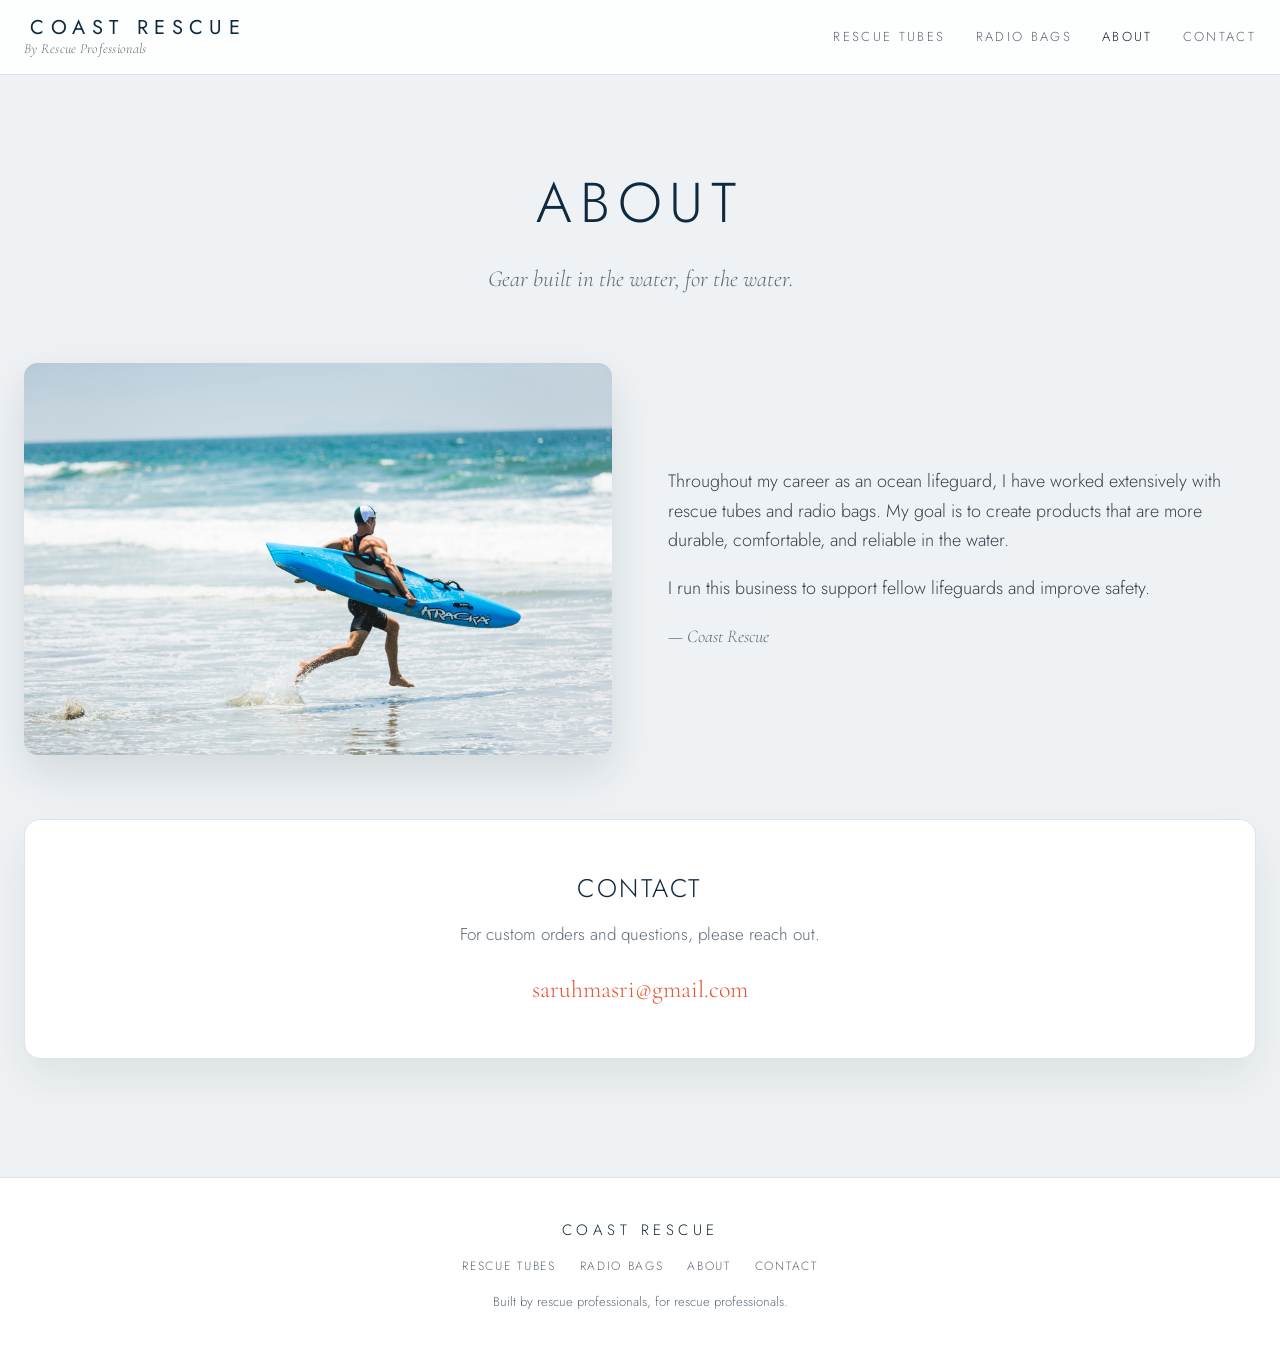
==== about.html @ b26227d2 "Initial commit: Coast Rescue website Static multi-page site — home, rescue tubes, radio bags, about/" ====
<!DOCTYPE html>
<html lang="en">
<head>
<meta charset="UTF-8">
<meta name="viewport" content="width=device-width, initial-scale=1.0">
<title>About — Coast Rescue</title>
<meta name="description" content="Coast Rescue is run by an ocean lifeguard building more durable, comfortable, and reliable rescue gear to support fellow lifeguards and improve safety.">
<link rel="icon" href="assets/logo.png">
<link rel="preconnect" href="https://fonts.googleapis.com">
<link rel="preconnect" href="https://fonts.gstatic.com" crossorigin>
<link href="https://fonts.googleapis.com/css2?family=Jost:wght@300;400;500&family=Cormorant+Garamond:ital,wght@0,400;0,500;1,400;1,500&display=swap" rel="stylesheet">
<link rel="stylesheet" href="styles.css">
</head>
<body>

<header class="site-header">
  <nav class="nav">
    <a class="brand" href="index.html">
      <span class="name">COAST RESCUE</span>
      <span class="tag">By Rescue Professionals</span>
    </a>
    <button class="nav-toggle" aria-label="Menu" onclick="document.getElementById('navlinks').classList.toggle('open')">&#9776;</button>
    <div class="nav-links" id="navlinks">
      <a href="rescue-tubes.html">Rescue Tubes</a>
      <a href="radio-bags.html">Radio Bags</a>
      <a href="about.html" class="active">About</a>
      <a href="#contact">Contact</a>
    </div>
  </nav>
</header>

<div class="page">
  <div class="page-head">
    <h1>About</h1>
    <p>Gear built in the water, for the water.</p>
  </div>

  <section class="about-grid">
    <img src="assets/about.jpg" alt="Ocean lifeguard at the coast">
    <div class="about-copy">
      <p>Throughout my career as an ocean lifeguard, I have worked extensively with rescue tubes and radio bags. My goal is to create products that are more durable, comfortable, and reliable in the water.</p>
      <p>I run this business to support fellow lifeguards and improve safety.</p>
      <p class="sig">— Coast Rescue</p>
    </div>
  </section>

  <section class="contact-card" id="contact">
    <h2>Contact</h2>
    <p>For custom orders and questions, please reach out.</p>
    <a class="email" href="mailto:saruhmasri@gmail.com">saruhmasri@gmail.com</a>
  </section>
</div>

<footer class="site-footer">
  <div class="fname">COAST RESCUE</div>
  <div class="flinks">
    <a href="rescue-tubes.html">Rescue Tubes</a>
    <a href="radio-bags.html">Radio Bags</a>
    <a href="about.html">About</a>
    <a href="#contact">Contact</a>
  </div>
  <div>Built by rescue professionals, for rescue professionals.</div>
</footer>

</body>
</html>
---- styles.css ----
/* ===== Coast Rescue — base styles ===== */
:root{
  --bg:#eef2f5;          /* light coastal gray */
  --surface:#ffffff;
  --surface-2:#f4f7f9;
  --line:#dde4e9;
  --text:#14212c;        /* deep slate */
  --muted:#5d6b77;
  --accent:#e8502e;      /* rescue red-orange */
  --accent-hover:#c73f20;
  --ink:#0f2a3f;         /* ocean navy for wordmark */
  --sans:'Jost', 'Helvetica Neue', Arial, sans-serif;
  --serif:'Cormorant Garamond', Georgia, 'Times New Roman', serif;
  --maxw:1320px;
}

*{box-sizing:border-box;}
html{scroll-behavior:smooth;}
body{
  margin:0;
  background:var(--bg);
  color:var(--text);
  font-family:var(--sans);
  font-weight:300;
  font-size:17px;
  -webkit-font-smoothing:antialiased;
  line-height:1.65;
}
img{display:block;max-width:100%;}
a{color:inherit;text-decoration:none;}

/* ===== Header / nav ===== */
.site-header{
  position:sticky;top:0;z-index:50;
  background:rgba(255,255,255,.88);
  backdrop-filter:blur(10px);
  border-bottom:1px solid var(--line);
}
.nav{
  max-width:var(--maxw);margin:0 auto;
  display:flex;align-items:center;justify-content:space-between;
  padding:18px 24px;gap:16px;
}
.brand{display:flex;flex-direction:column;line-height:1;color:var(--ink);}
.brand .name{
  font-weight:400;font-size:20px;letter-spacing:.32em;
  padding-left:.32em;
}
.brand .tag{
  font-family:var(--serif);font-style:italic;
  color:var(--muted);font-size:14px;letter-spacing:.02em;margin-top:4px;
}
.nav-links{display:flex;gap:30px;align-items:center;}
.nav-links a{
  font-size:13px;letter-spacing:.18em;text-transform:uppercase;
  color:var(--muted);transition:color .2s;
}
.nav-links a:hover,.nav-links a.active{color:var(--text);}
.nav-toggle{display:none;background:none;border:0;color:var(--text);cursor:pointer;padding:6px;font-size:20px;}

/* ===== Home hero ===== */
.home{min-height:100vh;display:flex;flex-direction:column;}
.home-top{text-align:center;padding:52px 24px 30px;}
.home-top .name{
  font-weight:300;font-size:clamp(34px,6vw,64px);
  letter-spacing:.34em;padding-left:.34em;margin:0;color:var(--ink);
}
.home-top .tag{
  font-family:var(--serif);font-style:italic;color:var(--muted);
  font-size:clamp(16px,2.4vw,22px);margin-top:10px;
}
.home-mono{
  position:absolute;top:26px;right:34px;color:var(--ink);
  font-family:var(--serif);font-size:30px;letter-spacing:.04em;
}
.hero-grid{
  flex:1;display:grid;grid-template-columns:1fr 1fr;gap:0;
  min-height:60vh;
}
.hero-tile{
  position:relative;overflow:hidden;display:block;
  min-height:60vh;
}
.hero-tile img{
  width:100%;height:100%;object-fit:cover;
  transition:transform .7s ease, filter .5s ease;
  filter:brightness(.95);
}
.hero-tile:hover img{transform:scale(1.05);filter:brightness(.72);}
.hero-tile .label{
  position:absolute;left:0;right:0;bottom:0;
  padding:38px 40px;color:#fff;
  background:linear-gradient(to top,rgba(0,0,0,.72),rgba(0,0,0,0));
}
.hero-tile .label h2{
  margin:0;font-weight:300;font-size:clamp(22px,3vw,34px);
  letter-spacing:.14em;text-transform:uppercase;color:#fff;
}
.hero-tile .label .go{
  display:inline-flex;align-items:center;gap:10px;margin-top:8px;
  font-family:var(--serif);font-style:italic;color:rgba(255,255,255,.82);
  font-size:18px;transition:color .25s,gap .25s;
}
.hero-tile:hover .label .go{color:#ff8a67;gap:18px;}

/* ===== Page shell ===== */
.page{max-width:var(--maxw);margin:0 auto;padding:82px 24px 48px;}
.page-head{text-align:center;margin-bottom:64px;}
.page-head h1{
  font-weight:300;font-size:clamp(34px,5vw,56px);
  letter-spacing:.14em;text-transform:uppercase;margin:0 0 12px;color:var(--ink);
}
.page-head p{color:var(--muted);font-family:var(--serif);font-style:italic;font-size:23px;margin:0;}
.eyebrow{
  color:var(--accent);font-size:12px;letter-spacing:.3em;
  text-transform:uppercase;margin-bottom:14px;
}

/* ===== Product block ===== */
.product{
  display:grid;grid-template-columns:1fr 1fr;gap:72px;align-items:center;
  padding:72px 0;border-top:1px solid var(--line);
}
.product:first-of-type{border-top:0;}
.product.reverse .product-media{order:2;}
.product-media{
  background:radial-gradient(circle at 50% 38%,#ffffff,#e7edf1 78%);
  border:1px solid var(--line);border-radius:16px;
  padding:48px;min-height:480px;
  box-shadow:0 18px 44px rgba(20,33,44,.08);
  display:flex;align-items:center;justify-content:center;
}
.product-media img{
  max-height:540px;width:auto;object-fit:contain;
  filter:drop-shadow(0 20px 36px rgba(20,33,44,.28));
}
.product-info h2{
  font-weight:300;font-size:clamp(32px,3.6vw,46px);
  letter-spacing:.06em;margin:0 0 8px;color:var(--ink);
}
.product-info .sub{color:var(--muted);margin:0 0 24px;font-size:16px;letter-spacing:.12em;text-transform:uppercase;}
.product-info p{color:#39444f;margin:0 0 20px;font-weight:300;font-size:18px;line-height:1.72;}
.specs{list-style:none;padding:0;margin:0 0 32px;}
.specs li{
  padding:11px 0;border-bottom:1px solid var(--line);
  display:flex;gap:13px;color:#39444f;font-size:17px;
}
.specs li::before{content:"";flex:0 0 7px;height:7px;margin-top:10px;background:var(--accent);border-radius:50%;}
.price{font-size:18px;color:var(--muted);margin:0 0 22px;font-family:var(--serif);font-style:italic;}

/* buttons */
.btn-row{display:flex;flex-wrap:wrap;gap:14px;}
.btn{
  display:inline-flex;align-items:center;gap:10px;
  padding:15px 30px;border-radius:999px;cursor:pointer;
  font-size:13px;letter-spacing:.16em;text-transform:uppercase;
  transition:transform .15s, background .2s, border-color .2s, color .2s, box-shadow .2s;
}
.btn:hover{transform:translateY(-2px);}
.btn-primary{background:var(--accent);color:#fff;box-shadow:0 8px 20px rgba(232,80,46,.28);}
.btn-primary:hover{background:var(--accent-hover);box-shadow:0 10px 24px rgba(232,80,46,.34);}
.btn-outline{background:transparent;color:var(--text);border:1px solid var(--line);}
.btn-outline:hover{border-color:var(--ink);}

/* thumbnail strip (click to swap main image) */
.thumbs{display:flex;gap:12px;margin-top:26px;flex-wrap:wrap;}
.thumb{
  padding:0;margin:0;border:1px solid var(--line);background:#fff;
  border-radius:9px;cursor:pointer;overflow:hidden;line-height:0;
  transition:border-color .2s, transform .15s, box-shadow .2s;
}
.thumb img{width:92px;height:92px;object-fit:cover;display:block;}
.thumb:hover{transform:translateY(-2px);box-shadow:0 8px 18px rgba(20,33,44,.12);}
.thumb.active{border-color:var(--accent);box-shadow:0 0 0 1px var(--accent);}

/* ===== About ===== */
.about-grid{display:grid;grid-template-columns:1fr 1fr;gap:56px;align-items:center;}
.about-grid img{border-radius:14px;width:100%;object-fit:cover;max-height:520px;box-shadow:0 18px 44px rgba(20,33,44,.12);}
.about-copy p{font-size:18px;color:#39444f;font-weight:300;}
.about-copy .sig{font-family:var(--serif);font-style:italic;color:var(--muted);margin-top:18px;}
.contact-card{
  text-align:center;border:1px solid var(--line);border-radius:16px;
  padding:48px 24px;margin-top:64px;background:var(--surface);
  box-shadow:0 18px 44px rgba(20,33,44,.08);
}
.contact-card h2{font-weight:300;letter-spacing:.1em;text-transform:uppercase;margin:0 0 10px;color:var(--ink);}
.contact-card p{color:var(--muted);margin:0 0 22px;}
.contact-card a.email{
  font-family:var(--serif);font-size:24px;color:var(--accent);
  border-bottom:1px solid transparent;transition:border-color .2s;
}
.contact-card a.email:hover{border-color:var(--accent);}

/* ===== Footer ===== */
.site-footer{
  border-top:1px solid var(--line);margin-top:70px;
  background:var(--surface);
  padding:40px 24px;text-align:center;color:var(--muted);font-size:13px;
}
.site-footer .fname{letter-spacing:.3em;color:var(--ink);font-size:15px;}
.site-footer a{color:var(--muted);}
.site-footer a:hover{color:var(--text);}
.site-footer .flinks{margin:14px 0;display:flex;gap:24px;justify-content:center;flex-wrap:wrap;}
.site-footer .flinks a{text-transform:uppercase;letter-spacing:.14em;font-size:12px;}

/* ===== Responsive ===== */
@media(max-width:860px){
  .hero-grid{grid-template-columns:1fr;}
  .hero-tile{min-height:52vh;}
  .product,.about-grid{grid-template-columns:1fr;gap:30px;}
  .product.reverse .product-media{order:0;}
  .home-mono{display:none;}
  .nav-links{
    position:absolute;top:100%;left:0;right:0;
    flex-direction:column;gap:0;
    background:#ffffff;border-bottom:1px solid var(--line);
    max-height:0;overflow:hidden;transition:max-height .3s ease;
  }
  .nav-links.open{max-height:320px;}
  .nav-links a{padding:16px 24px;border-top:1px solid var(--line);width:100%;}
  .nav-toggle{display:block;}
  .nav{flex-wrap:wrap;}
}
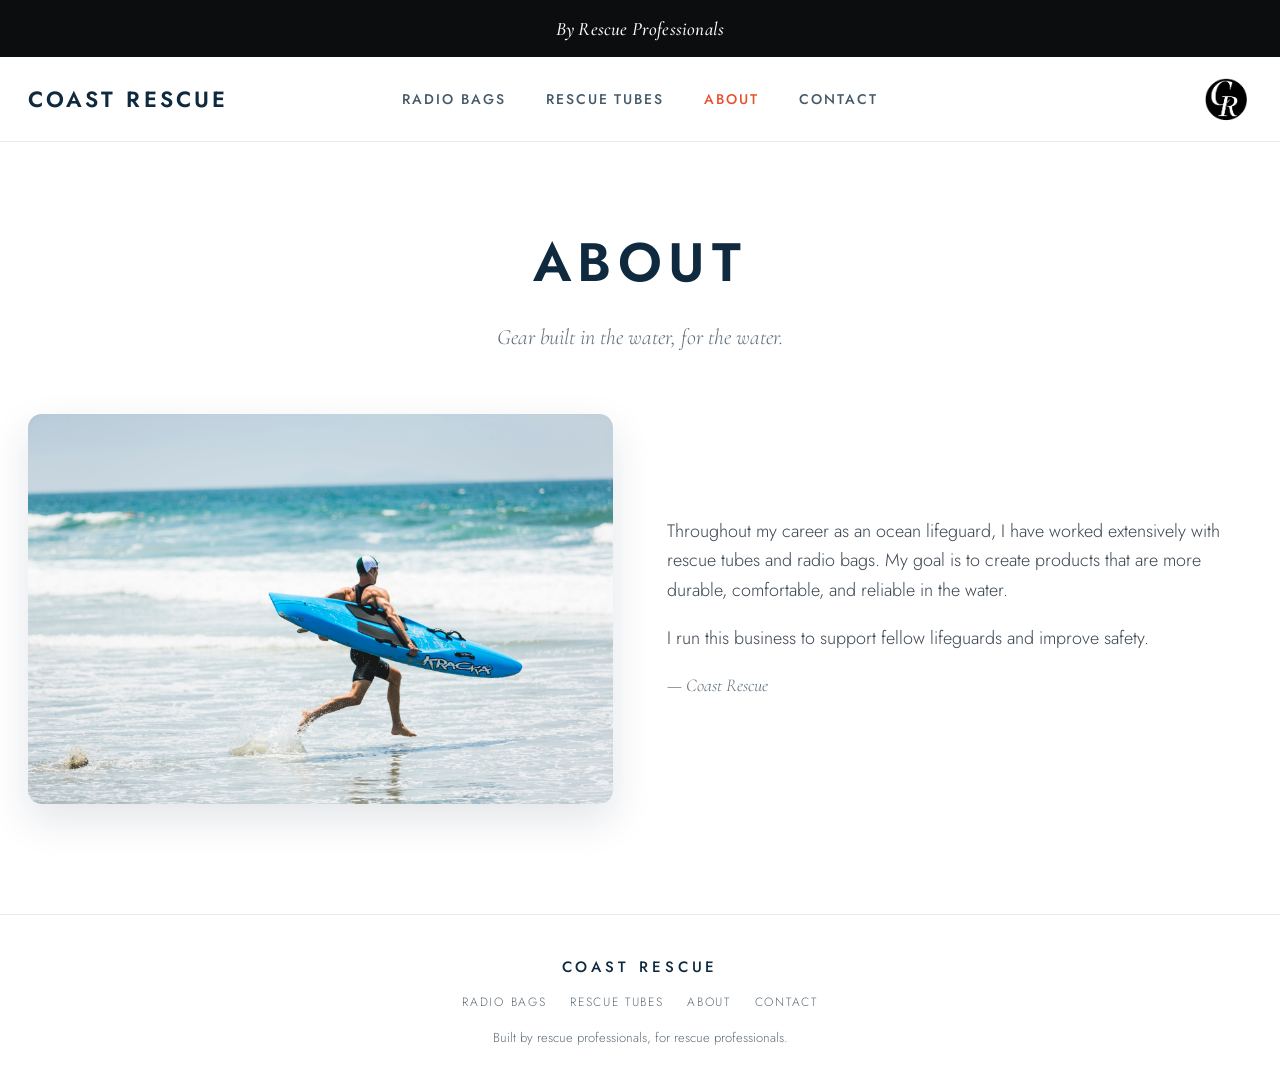
==== commit bd6344e0: "Redesign: simpler multi-page layout per owner feedback - Cleaner 'more basic' design (tagline bar, l" ====
--- a/about.html
+++ b/about.html
@@ -8,24 +8,23 @@
 <link rel="icon" href="assets/logo.png">
 <link rel="preconnect" href="https://fonts.googleapis.com">
 <link rel="preconnect" href="https://fonts.gstatic.com" crossorigin>
-<link href="https://fonts.googleapis.com/css2?family=Jost:wght@300;400;500&family=Cormorant+Garamond:ital,wght@0,400;0,500;1,400;1,500&display=swap" rel="stylesheet">
+<link href="https://fonts.googleapis.com/css2?family=Jost:wght@300;400;500;600&family=Cormorant+Garamond:ital,wght@0,400;0,500;1,400;1,500&display=swap" rel="stylesheet">
 <link rel="stylesheet" href="styles.css">
 </head>
 <body>
 
+<div class="tagline-bar">By Rescue Professionals</div>
 <header class="site-header">
   <nav class="nav">
-    <a class="brand" href="index.html">
-      <span class="name">COAST RESCUE</span>
-      <span class="tag">By Rescue Professionals</span>
-    </a>
+    <a class="brand" href="index.html">Coast Rescue</a>
     <button class="nav-toggle" aria-label="Menu" onclick="document.getElementById('navlinks').classList.toggle('open')">&#9776;</button>
     <div class="nav-links" id="navlinks">
+      <a href="radio-bags.html">Radio Bags</a>
       <a href="rescue-tubes.html">Rescue Tubes</a>
-      <a href="radio-bags.html">Radio Bags</a>
       <a href="about.html" class="active">About</a>
-      <a href="#contact">Contact</a>
+      <a href="contact.html">Contact</a>
     </div>
+    <a class="brand-logo" href="index.html" aria-label="Coast Rescue home"><img src="assets/logo.png" alt="Coast Rescue logo"></a>
   </nav>
 </header>
 
@@ -43,21 +42,15 @@
       <p class="sig">— Coast Rescue</p>
     </div>
   </section>
-
-  <section class="contact-card" id="contact">
-    <h2>Contact</h2>
-    <p>For custom orders and questions, please reach out.</p>
-    <a class="email" href="mailto:saruhmasri@gmail.com">saruhmasri@gmail.com</a>
-  </section>
 </div>
 
 <footer class="site-footer">
-  <div class="fname">COAST RESCUE</div>
+  <div class="fname">Coast Rescue</div>
   <div class="flinks">
+    <a href="radio-bags.html">Radio Bags</a>
     <a href="rescue-tubes.html">Rescue Tubes</a>
-    <a href="radio-bags.html">Radio Bags</a>
     <a href="about.html">About</a>
-    <a href="#contact">Contact</a>
+    <a href="contact.html">Contact</a>
   </div>
   <div>Built by rescue professionals, for rescue professionals.</div>
 </footer>
--- a/styles.css
+++ b/styles.css
@@ -1,203 +1,143 @@
-/* ===== Coast Rescue — base styles ===== */
+/* ===== Coast Rescue — clean / basic ===== */
 :root{
-  --bg:#eef2f5;          /* light coastal gray */
+  --bg:#ffffff;
   --surface:#ffffff;
-  --surface-2:#f4f7f9;
-  --line:#dde4e9;
-  --text:#14212c;        /* deep slate */
+  --panel:#f4f7f9;
+  --line:#e6e9ec;
+  --text:#17242d;
   --muted:#5d6b77;
-  --accent:#e8502e;      /* rescue red-orange */
+  --accent:#e8502e;        /* rescue red-orange */
   --accent-hover:#c73f20;
-  --ink:#0f2a3f;         /* ocean navy for wordmark */
-  --sans:'Jost', 'Helvetica Neue', Arial, sans-serif;
-  --serif:'Cormorant Garamond', Georgia, 'Times New Roman', serif;
-  --maxw:1320px;
+  --ink:#0f2a3f;           /* ocean navy */
+  --sans:'Jost','Helvetica Neue',Arial,sans-serif;
+  --serif:'Cormorant Garamond',Georgia,'Times New Roman',serif;
+  --maxw:1280px;
 }
-
 *{box-sizing:border-box;}
 html{scroll-behavior:smooth;}
-body{
-  margin:0;
-  background:var(--bg);
-  color:var(--text);
-  font-family:var(--sans);
-  font-weight:300;
-  font-size:17px;
-  -webkit-font-smoothing:antialiased;
-  line-height:1.65;
-}
+body{margin:0;background:var(--bg);color:var(--text);
+  font-family:var(--sans);font-weight:300;font-size:17px;line-height:1.65;
+  -webkit-font-smoothing:antialiased;}
 img{display:block;max-width:100%;}
 a{color:inherit;text-decoration:none;}
 
-/* ===== Header / nav ===== */
-.site-header{
-  position:sticky;top:0;z-index:50;
-  background:rgba(255,255,255,.88);
-  backdrop-filter:blur(10px);
-  border-bottom:1px solid var(--line);
-}
-.nav{
-  max-width:var(--maxw);margin:0 auto;
-  display:flex;align-items:center;justify-content:space-between;
-  padding:18px 24px;gap:16px;
-}
-.brand{display:flex;flex-direction:column;line-height:1;color:var(--ink);}
-.brand .name{
-  font-weight:400;font-size:20px;letter-spacing:.32em;
-  padding-left:.32em;
-}
-.brand .tag{
-  font-family:var(--serif);font-style:italic;
-  color:var(--muted);font-size:14px;letter-spacing:.02em;margin-top:4px;
-}
-.nav-links{display:flex;gap:30px;align-items:center;}
-.nav-links a{
-  font-size:13px;letter-spacing:.18em;text-transform:uppercase;
-  color:var(--muted);transition:color .2s;
-}
-.nav-links a:hover,.nav-links a.active{color:var(--text);}
-.nav-toggle{display:none;background:none;border:0;color:var(--text);cursor:pointer;padding:6px;font-size:20px;}
+/* ===== Tagline bar ===== */
+.tagline-bar{
+  background:#0b0d0f;color:#fff;text-align:center;
+  padding:13px 16px;
+  font-family:var(--serif);font-style:italic;font-weight:500;
+  font-size:19px;letter-spacing:.01em;}
 
-/* ===== Home hero ===== */
-.home{min-height:100vh;display:flex;flex-direction:column;}
-.home-top{text-align:center;padding:52px 24px 30px;}
-.home-top .name{
-  font-weight:300;font-size:clamp(34px,6vw,64px);
-  letter-spacing:.34em;padding-left:.34em;margin:0;color:var(--ink);
-}
-.home-top .tag{
-  font-family:var(--serif);font-style:italic;color:var(--muted);
-  font-size:clamp(16px,2.4vw,22px);margin-top:10px;
-}
-.home-mono{
-  position:absolute;top:26px;right:34px;color:var(--ink);
-  font-family:var(--serif);font-size:30px;letter-spacing:.04em;
-}
-.hero-grid{
-  flex:1;display:grid;grid-template-columns:1fr 1fr;gap:0;
-  min-height:60vh;
-}
-.hero-tile{
-  position:relative;overflow:hidden;display:block;
-  min-height:60vh;
-}
-.hero-tile img{
-  width:100%;height:100%;object-fit:cover;
-  transition:transform .7s ease, filter .5s ease;
-  filter:brightness(.95);
-}
-.hero-tile:hover img{transform:scale(1.05);filter:brightness(.72);}
-.hero-tile .label{
-  position:absolute;left:0;right:0;bottom:0;
-  padding:38px 40px;color:#fff;
-  background:linear-gradient(to top,rgba(0,0,0,.72),rgba(0,0,0,0));
-}
-.hero-tile .label h2{
-  margin:0;font-weight:300;font-size:clamp(22px,3vw,34px);
-  letter-spacing:.14em;text-transform:uppercase;color:#fff;
-}
-.hero-tile .label .go{
-  display:inline-flex;align-items:center;gap:10px;margin-top:8px;
-  font-family:var(--serif);font-style:italic;color:rgba(255,255,255,.82);
-  font-size:18px;transition:color .25s,gap .25s;
-}
-.hero-tile:hover .label .go{color:#ff8a67;gap:18px;}
+/* ===== Header ===== */
+.site-header{position:sticky;top:0;z-index:50;
+  background:rgba(255,255,255,.94);backdrop-filter:blur(10px);
+  border-bottom:1px solid var(--line);}
+.nav{max-width:var(--maxw);margin:0 auto;padding:16px 28px;
+  display:grid;grid-template-columns:1fr auto 1fr;align-items:center;gap:20px;}
+.brand{justify-self:start;color:var(--ink);
+  font-family:var(--sans);font-weight:600;font-size:22px;
+  letter-spacing:.14em;text-transform:uppercase;}
+.nav-links{justify-self:center;display:flex;gap:40px;align-items:center;}
+.nav-links a{font-weight:500;font-size:14px;letter-spacing:.14em;
+  text-transform:uppercase;color:var(--ink);opacity:.78;transition:opacity .2s;white-space:nowrap;}
+.nav-links a:hover,.nav-links a.active{opacity:1;color:var(--accent);}
+.brand-logo{justify-self:end;display:block;line-height:0;}
+.brand-logo img{height:52px;width:52px;object-fit:contain;}
+.nav-toggle{display:none;background:none;border:0;color:var(--ink);cursor:pointer;padding:6px;font-size:23px;}
+
+/* ===== Home hero (two images) ===== */
+.home-hero{display:grid;grid-template-columns:1fr 1fr;gap:6px;
+  height:calc(100vh - 128px);min-height:460px;max-height:860px;
+  padding:6px;background:var(--bg);}
+.hero-tile{position:relative;overflow:hidden;display:block;border-radius:6px;}
+.hero-tile img{width:100%;height:100%;object-fit:cover;
+  transition:transform .7s ease, filter .5s ease;filter:brightness(.97);}
+.hero-tile:hover img{transform:scale(1.045);filter:brightness(.8);}
+.hero-tile .label{position:absolute;left:0;right:0;bottom:0;
+  padding:34px 34px 30px;color:#fff;
+  background:linear-gradient(to top,rgba(8,18,26,.74),rgba(8,18,26,0));}
+.hero-tile .label h2{margin:0;font-weight:400;font-size:clamp(24px,3vw,36px);
+  letter-spacing:.12em;text-transform:uppercase;color:#fff;}
+.hero-tile .label .go{display:inline-flex;align-items:center;gap:9px;margin-top:6px;
+  font-family:var(--serif);font-style:italic;font-size:18px;color:rgba(255,255,255,.85);
+  transition:gap .25s,color .25s;}
+.hero-tile:hover .label .go{gap:16px;color:#ffb49f;}
 
 /* ===== Page shell ===== */
-.page{max-width:var(--maxw);margin:0 auto;padding:82px 24px 48px;}
-.page-head{text-align:center;margin-bottom:64px;}
-.page-head h1{
-  font-weight:300;font-size:clamp(34px,5vw,56px);
-  letter-spacing:.14em;text-transform:uppercase;margin:0 0 12px;color:var(--ink);
-}
-.page-head p{color:var(--muted);font-family:var(--serif);font-style:italic;font-size:23px;margin:0;}
-.eyebrow{
-  color:var(--accent);font-size:12px;letter-spacing:.3em;
-  text-transform:uppercase;margin-bottom:14px;
-}
+.page{max-width:var(--maxw);margin:0 auto;padding:76px 28px 40px;}
+.page-head{text-align:center;margin-bottom:58px;}
+.page-head h1{font-weight:600;font-size:clamp(34px,5vw,54px);
+  letter-spacing:.12em;text-transform:uppercase;margin:0 0 12px;color:var(--ink);}
+.page-head p{color:var(--muted);font-family:var(--serif);font-style:italic;
+  font-size:22px;margin:0;}
 
 /* ===== Product block ===== */
-.product{
-  display:grid;grid-template-columns:1fr 1fr;gap:72px;align-items:center;
-  padding:72px 0;border-top:1px solid var(--line);
-}
-.product:first-of-type{border-top:0;}
-.product.reverse .product-media{order:2;}
-.product-media{
-  background:radial-gradient(circle at 50% 38%,#ffffff,#e7edf1 78%);
-  border:1px solid var(--line);border-radius:16px;
-  padding:48px;min-height:480px;
-  box-shadow:0 18px 44px rgba(20,33,44,.08);
-  display:flex;align-items:center;justify-content:center;
-}
-.product-media img{
-  max-height:540px;width:auto;object-fit:contain;
-  filter:drop-shadow(0 20px 36px rgba(20,33,44,.28));
-}
-.product-info h2{
-  font-weight:300;font-size:clamp(32px,3.6vw,46px);
-  letter-spacing:.06em;margin:0 0 8px;color:var(--ink);
-}
-.product-info .sub{color:var(--muted);margin:0 0 24px;font-size:16px;letter-spacing:.12em;text-transform:uppercase;}
-.product-info p{color:#39444f;margin:0 0 20px;font-weight:300;font-size:18px;line-height:1.72;}
-.specs{list-style:none;padding:0;margin:0 0 32px;}
-.specs li{
-  padding:11px 0;border-bottom:1px solid var(--line);
-  display:flex;gap:13px;color:#39444f;font-size:17px;
-}
-.specs li::before{content:"";flex:0 0 7px;height:7px;margin-top:10px;background:var(--accent);border-radius:50%;}
-.price{font-size:18px;color:var(--muted);margin:0 0 22px;font-family:var(--serif);font-style:italic;}
+.product{display:grid;grid-template-columns:1fr 1fr;gap:66px;align-items:start;
+  padding:66px 0;border-top:1px solid var(--line);}
+.product:first-of-type{border-top:0;padding-top:8px;}
+.product.reverse .product-gallery{order:2;}
+.product-gallery{display:flex;flex-direction:column;}
+.product-gallery .thumbs{justify-content:center;margin-top:20px;}
+.product-media{background:radial-gradient(circle at 50% 38%,#ffffff,#eef2f4 80%);
+  border:1px solid var(--line);border-radius:16px;padding:46px;min-height:460px;
+  box-shadow:0 16px 40px rgba(15,42,63,.07);
+  display:flex;align-items:center;justify-content:center;}
+.product-media img{max-height:520px;width:auto;object-fit:contain;
+  filter:drop-shadow(0 18px 32px rgba(15,42,63,.24));}
+.eyebrow{color:var(--accent);font-size:12px;letter-spacing:.28em;
+  text-transform:uppercase;margin-bottom:12px;font-weight:500;}
+.product-info h2{font-weight:300;font-size:clamp(30px,3.4vw,44px);
+  letter-spacing:.05em;margin:0 0 8px;color:var(--ink);}
+.product-info .sub{color:var(--muted);margin:0 0 22px;font-size:15px;
+  letter-spacing:.12em;text-transform:uppercase;}
+.product-info p{color:#39444f;margin:0 0 20px;font-size:17px;line-height:1.7;}
+.specs{list-style:none;padding:0;margin:0 0 30px;}
+.specs li{padding:11px 0;border-bottom:1px solid var(--line);
+  display:flex;gap:13px;color:#39444f;font-size:16px;}
+.specs li::before{content:"";flex:0 0 7px;height:7px;margin-top:9px;background:var(--accent);border-radius:50%;}
+.price{font-size:17px;color:var(--muted);margin:0 0 22px;font-family:var(--serif);font-style:italic;}
 
 /* buttons */
-.btn-row{display:flex;flex-wrap:wrap;gap:14px;}
-.btn{
-  display:inline-flex;align-items:center;gap:10px;
-  padding:15px 30px;border-radius:999px;cursor:pointer;
-  font-size:13px;letter-spacing:.16em;text-transform:uppercase;
-  transition:transform .15s, background .2s, border-color .2s, color .2s, box-shadow .2s;
-}
+.btn-row{display:flex;flex-wrap:wrap;gap:13px;}
+.btn{display:inline-flex;align-items:center;gap:10px;padding:15px 30px;border-radius:999px;
+  cursor:pointer;font-size:13px;letter-spacing:.16em;text-transform:uppercase;font-weight:500;
+  transition:transform .15s, background .2s, border-color .2s, color .2s, box-shadow .2s;}
 .btn:hover{transform:translateY(-2px);}
-.btn-primary{background:var(--accent);color:#fff;box-shadow:0 8px 20px rgba(232,80,46,.28);}
-.btn-primary:hover{background:var(--accent-hover);box-shadow:0 10px 24px rgba(232,80,46,.34);}
-.btn-outline{background:transparent;color:var(--text);border:1px solid var(--line);}
+.btn-primary{background:var(--accent);color:#fff;box-shadow:0 8px 20px rgba(232,80,46,.26);}
+.btn-primary:hover{background:var(--accent-hover);}
+.btn-outline{background:transparent;color:var(--ink);border:1px solid var(--line);}
 .btn-outline:hover{border-color:var(--ink);}
 
-/* thumbnail strip (click to swap main image) */
-.thumbs{display:flex;gap:12px;margin-top:26px;flex-wrap:wrap;}
-.thumb{
-  padding:0;margin:0;border:1px solid var(--line);background:#fff;
-  border-radius:9px;cursor:pointer;overflow:hidden;line-height:0;
-  transition:border-color .2s, transform .15s, box-shadow .2s;
-}
-.thumb img{width:92px;height:92px;object-fit:cover;display:block;}
-.thumb:hover{transform:translateY(-2px);box-shadow:0 8px 18px rgba(20,33,44,.12);}
+/* thumbnails */
+.thumbs{display:flex;gap:11px;margin-top:26px;flex-wrap:wrap;}
+.thumb{padding:0;margin:0;border:1px solid var(--line);background:#fff;border-radius:9px;
+  cursor:pointer;overflow:hidden;line-height:0;
+  transition:border-color .2s, transform .15s, box-shadow .2s;}
+.thumb img{width:84px;height:84px;object-fit:cover;display:block;}
+.thumb:hover{transform:translateY(-2px);box-shadow:0 8px 18px rgba(15,42,63,.12);}
 .thumb.active{border-color:var(--accent);box-shadow:0 0 0 1px var(--accent);}
 
 /* ===== About ===== */
-.about-grid{display:grid;grid-template-columns:1fr 1fr;gap:56px;align-items:center;}
-.about-grid img{border-radius:14px;width:100%;object-fit:cover;max-height:520px;box-shadow:0 18px 44px rgba(20,33,44,.12);}
-.about-copy p{font-size:18px;color:#39444f;font-weight:300;}
+.about-grid{display:grid;grid-template-columns:1fr 1fr;gap:54px;align-items:center;}
+.about-grid img{border-radius:14px;width:100%;object-fit:cover;max-height:520px;
+  box-shadow:0 16px 40px rgba(15,42,63,.12);}
+.about-copy p{font-size:18px;color:#39444f;}
 .about-copy .sig{font-family:var(--serif);font-style:italic;color:var(--muted);margin-top:18px;}
-.contact-card{
-  text-align:center;border:1px solid var(--line);border-radius:16px;
-  padding:48px 24px;margin-top:64px;background:var(--surface);
-  box-shadow:0 18px 44px rgba(20,33,44,.08);
-}
-.contact-card h2{font-weight:300;letter-spacing:.1em;text-transform:uppercase;margin:0 0 10px;color:var(--ink);}
-.contact-card p{color:var(--muted);margin:0 0 22px;}
-.contact-card a.email{
-  font-family:var(--serif);font-size:24px;color:var(--accent);
-  border-bottom:1px solid transparent;transition:border-color .2s;
-}
+
+/* ===== Contact ===== */
+.contact-wrap{max-width:720px;margin:0 auto;text-align:center;}
+.contact-card{border:1px solid var(--line);border-radius:16px;
+  padding:56px 28px;background:var(--panel);}
+.contact-card p{color:var(--muted);margin:0 0 24px;font-size:18px;}
+.contact-card a.email{font-family:var(--serif);font-size:clamp(24px,4vw,34px);
+  color:var(--accent);border-bottom:1px solid transparent;transition:border-color .2s;}
 .contact-card a.email:hover{border-color:var(--accent);}
 
 /* ===== Footer ===== */
-.site-footer{
-  border-top:1px solid var(--line);margin-top:70px;
-  background:var(--surface);
-  padding:40px 24px;text-align:center;color:var(--muted);font-size:13px;
-}
-.site-footer .fname{letter-spacing:.3em;color:var(--ink);font-size:15px;}
+.site-footer{border-top:1px solid var(--line);margin-top:70px;background:var(--surface);
+  padding:40px 28px;text-align:center;color:var(--muted);font-size:13px;}
+.site-footer .fname{letter-spacing:.26em;color:var(--ink);font-size:15px;
+  text-transform:uppercase;font-weight:500;}
 .site-footer a{color:var(--muted);}
 .site-footer a:hover{color:var(--text);}
 .site-footer .flinks{margin:14px 0;display:flex;gap:24px;justify-content:center;flex-wrap:wrap;}
@@ -205,19 +145,17 @@
 
 /* ===== Responsive ===== */
 @media(max-width:860px){
-  .hero-grid{grid-template-columns:1fr;}
-  .hero-tile{min-height:52vh;}
-  .product,.about-grid{grid-template-columns:1fr;gap:30px;}
-  .product.reverse .product-media{order:0;}
-  .home-mono{display:none;}
-  .nav-links{
-    position:absolute;top:100%;left:0;right:0;
-    flex-direction:column;gap:0;
-    background:#ffffff;border-bottom:1px solid var(--line);
-    max-height:0;overflow:hidden;transition:max-height .3s ease;
-  }
-  .nav-links.open{max-height:320px;}
-  .nav-links a{padding:16px 24px;border-top:1px solid var(--line);width:100%;}
-  .nav-toggle{display:block;}
-  .nav{flex-wrap:wrap;}
+  .nav{grid-template-columns:auto 1fr auto;}
+  .brand{font-size:19px;}
+  .brand-logo img{height:42px;width:42px;}
+  .home-hero{grid-template-columns:1fr;height:auto;max-height:none;}
+  .hero-tile{height:52vh;min-height:300px;}
+  .product,.about-grid{grid-template-columns:1fr;gap:28px;}
+  .product.reverse .product-gallery{order:0;}
+  .nav-links{position:absolute;top:100%;left:0;right:0;flex-direction:column;gap:0;
+    background:#fff;border-bottom:1px solid var(--line);
+    max-height:0;overflow:hidden;transition:max-height .3s ease;justify-self:stretch;}
+  .nav-links.open{max-height:340px;}
+  .nav-links a{padding:16px 28px;border-top:1px solid var(--line);width:100%;}
+  .nav-toggle{display:block;justify-self:center;}
 }
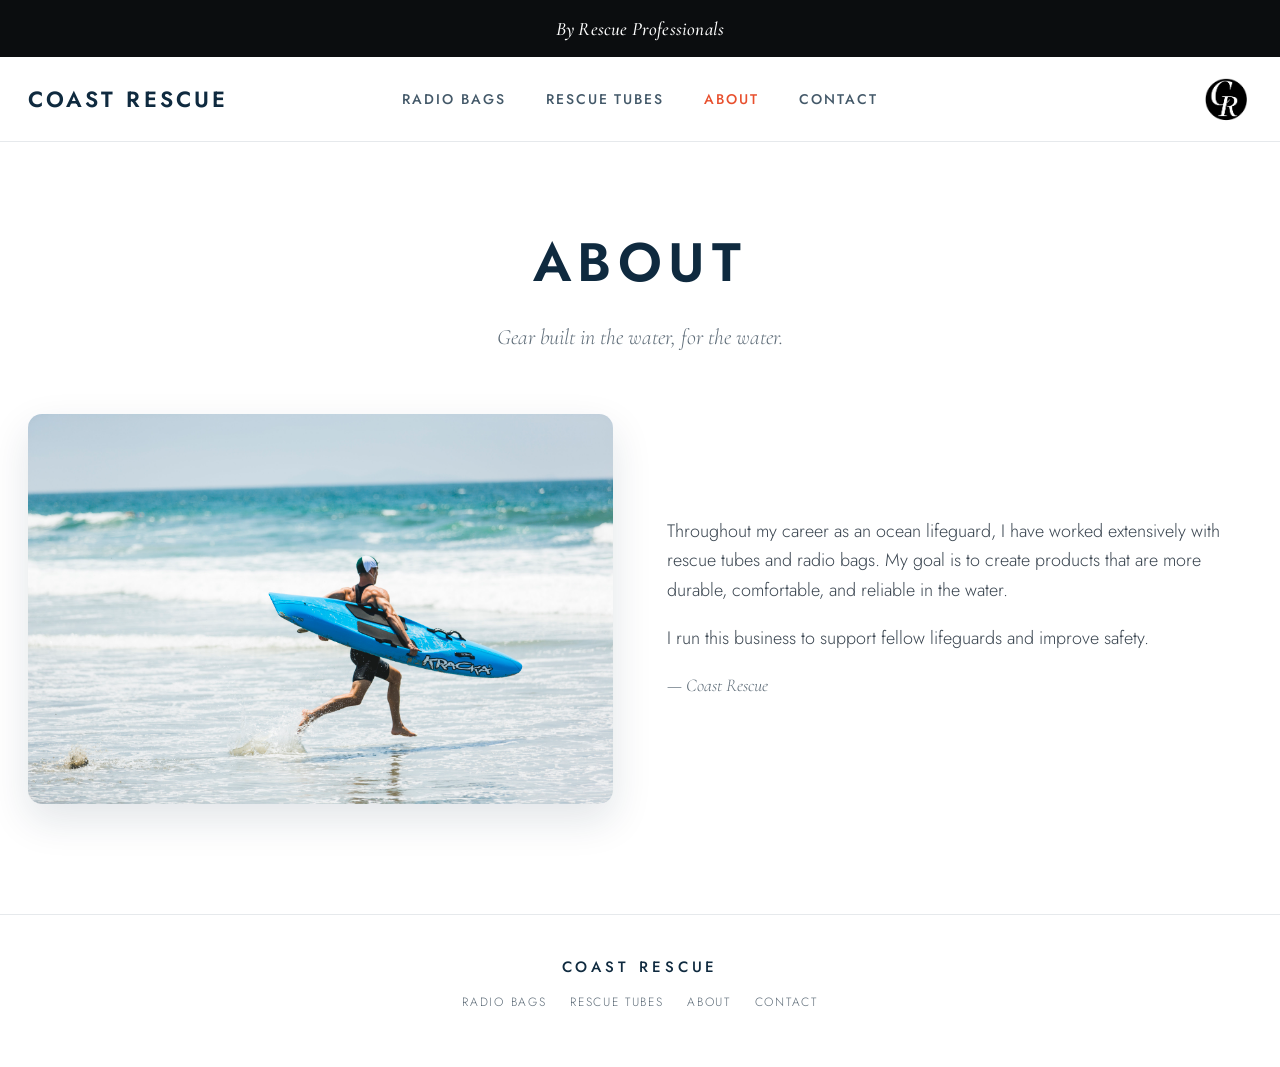
==== commit 4b4e3515: "Radio bags collection + model pages, contact bg, tube photo & copy tweaks - Radio Bags is now a mode" ====
--- a/about.html
+++ b/about.html
@@ -52,7 +52,6 @@
     <a href="about.html">About</a>
     <a href="contact.html">Contact</a>
   </div>
-  <div>Built by rescue professionals, for rescue professionals.</div>
 </footer>
 
 </body>
--- a/styles.css
+++ b/styles.css
@@ -96,6 +96,41 @@
   display:flex;gap:13px;color:#39444f;font-size:16px;}
 .specs li::before{content:"";flex:0 0 7px;height:7px;margin-top:9px;background:var(--accent);border-radius:50%;}
 .price{font-size:17px;color:var(--muted);margin:0 0 22px;font-family:var(--serif);font-style:italic;}
+.note{font-size:16px;color:#39444f;margin:0 0 22px;line-height:1.6;}
+.note a{color:var(--accent);border-bottom:1px solid transparent;transition:border-color .2s;}
+.note a:hover{border-bottom-color:var(--accent);}
+.note-strong{font-weight:600;color:var(--ink);font-style:normal;}
+
+/* ===== Taller media for single-model product pages ===== */
+.product.tall .product-media{min-height:560px;padding:30px;}
+.product.tall .product-media img{max-height:620px;}
+
+/* ===== Breadcrumb ===== */
+.crumb{margin:-52px 0 34px;}
+.crumb a{font-size:13px;letter-spacing:.1em;text-transform:uppercase;color:var(--muted);
+  transition:color .2s;}
+.crumb a:hover{color:var(--accent);}
+
+/* ===== Model collection grid ===== */
+.model-grid{display:grid;grid-template-columns:1fr 1fr;gap:34px;
+  max-width:920px;margin:0 auto;}
+.model-card{display:block;border:1px solid var(--line);border-radius:18px;overflow:hidden;
+  background:#fff;box-shadow:0 10px 30px rgba(15,42,63,.06);
+  transition:transform .2s, box-shadow .2s;}
+.model-card:hover{transform:translateY(-5px);box-shadow:0 24px 50px rgba(15,42,63,.14);}
+.model-media{background:radial-gradient(circle at 50% 38%,#ffffff,#eef2f4 80%);
+  display:flex;align-items:center;justify-content:center;padding:30px;height:440px;}
+.model-media img{max-height:400px;width:auto;object-fit:contain;
+  filter:drop-shadow(0 16px 30px rgba(15,42,63,.22));
+  transition:transform .35s ease;}
+.model-card:hover .model-media img{transform:scale(1.04);}
+.model-caption{padding:24px 26px 30px;text-align:center;border-top:1px solid var(--line);}
+.model-caption .eyebrow{margin-bottom:8px;}
+.model-caption h2{margin:0 0 8px;font-weight:400;font-size:26px;letter-spacing:.06em;
+  text-transform:uppercase;color:var(--ink);}
+.model-caption .go{font-family:var(--serif);font-style:italic;font-size:18px;color:var(--accent);
+  display:inline-flex;align-items:center;gap:8px;transition:gap .25s;}
+.model-card:hover .model-caption .go{gap:14px;}
 
 /* buttons */
 .btn-row{display:flex;flex-wrap:wrap;gap:13px;}
@@ -125,9 +160,19 @@
 .about-copy .sig{font-family:var(--serif);font-style:italic;color:var(--muted);margin-top:18px;}
 
 /* ===== Contact ===== */
+.contact-hero{position:relative;min-height:calc(100vh - 128px);
+  display:flex;align-items:center;justify-content:center;padding:76px 28px;
+  background:url('assets/contact-bg.jpg') center 30%/cover no-repeat;}
+.contact-overlay{position:absolute;inset:0;
+  background:linear-gradient(to bottom,rgba(8,18,26,.4),rgba(8,18,26,.62));}
+.contact-inner{position:relative;z-index:1;width:100%;max-width:720px;}
+.contact-hero .page-head{margin-bottom:34px;}
+.contact-hero .page-head h1{color:#fff;}
+.contact-hero .page-head p{color:rgba(255,255,255,.92);}
 .contact-wrap{max-width:720px;margin:0 auto;text-align:center;}
-.contact-card{border:1px solid var(--line);border-radius:16px;
-  padding:56px 28px;background:var(--panel);}
+.contact-card{border:1px solid rgba(255,255,255,.4);border-radius:16px;
+  padding:56px 28px;background:rgba(255,255,255,.96);
+  box-shadow:0 24px 60px rgba(0,0,0,.35);}
 .contact-card p{color:var(--muted);margin:0 0 24px;font-size:18px;}
 .contact-card a.email{font-family:var(--serif);font-size:clamp(24px,4vw,34px);
   color:var(--accent);border-bottom:1px solid transparent;transition:border-color .2s;}
@@ -152,6 +197,9 @@
   .hero-tile{height:52vh;min-height:300px;}
   .product,.about-grid{grid-template-columns:1fr;gap:28px;}
   .product.reverse .product-gallery{order:0;}
+  .model-grid{grid-template-columns:1fr;gap:24px;max-width:460px;}
+  .model-media{height:380px;}
+  .crumb{margin:-40px 0 26px;}
   .nav-links{position:absolute;top:100%;left:0;right:0;flex-direction:column;gap:0;
     background:#fff;border-bottom:1px solid var(--line);
     max-height:0;overflow:hidden;transition:max-height .3s ease;justify-self:stretch;}
